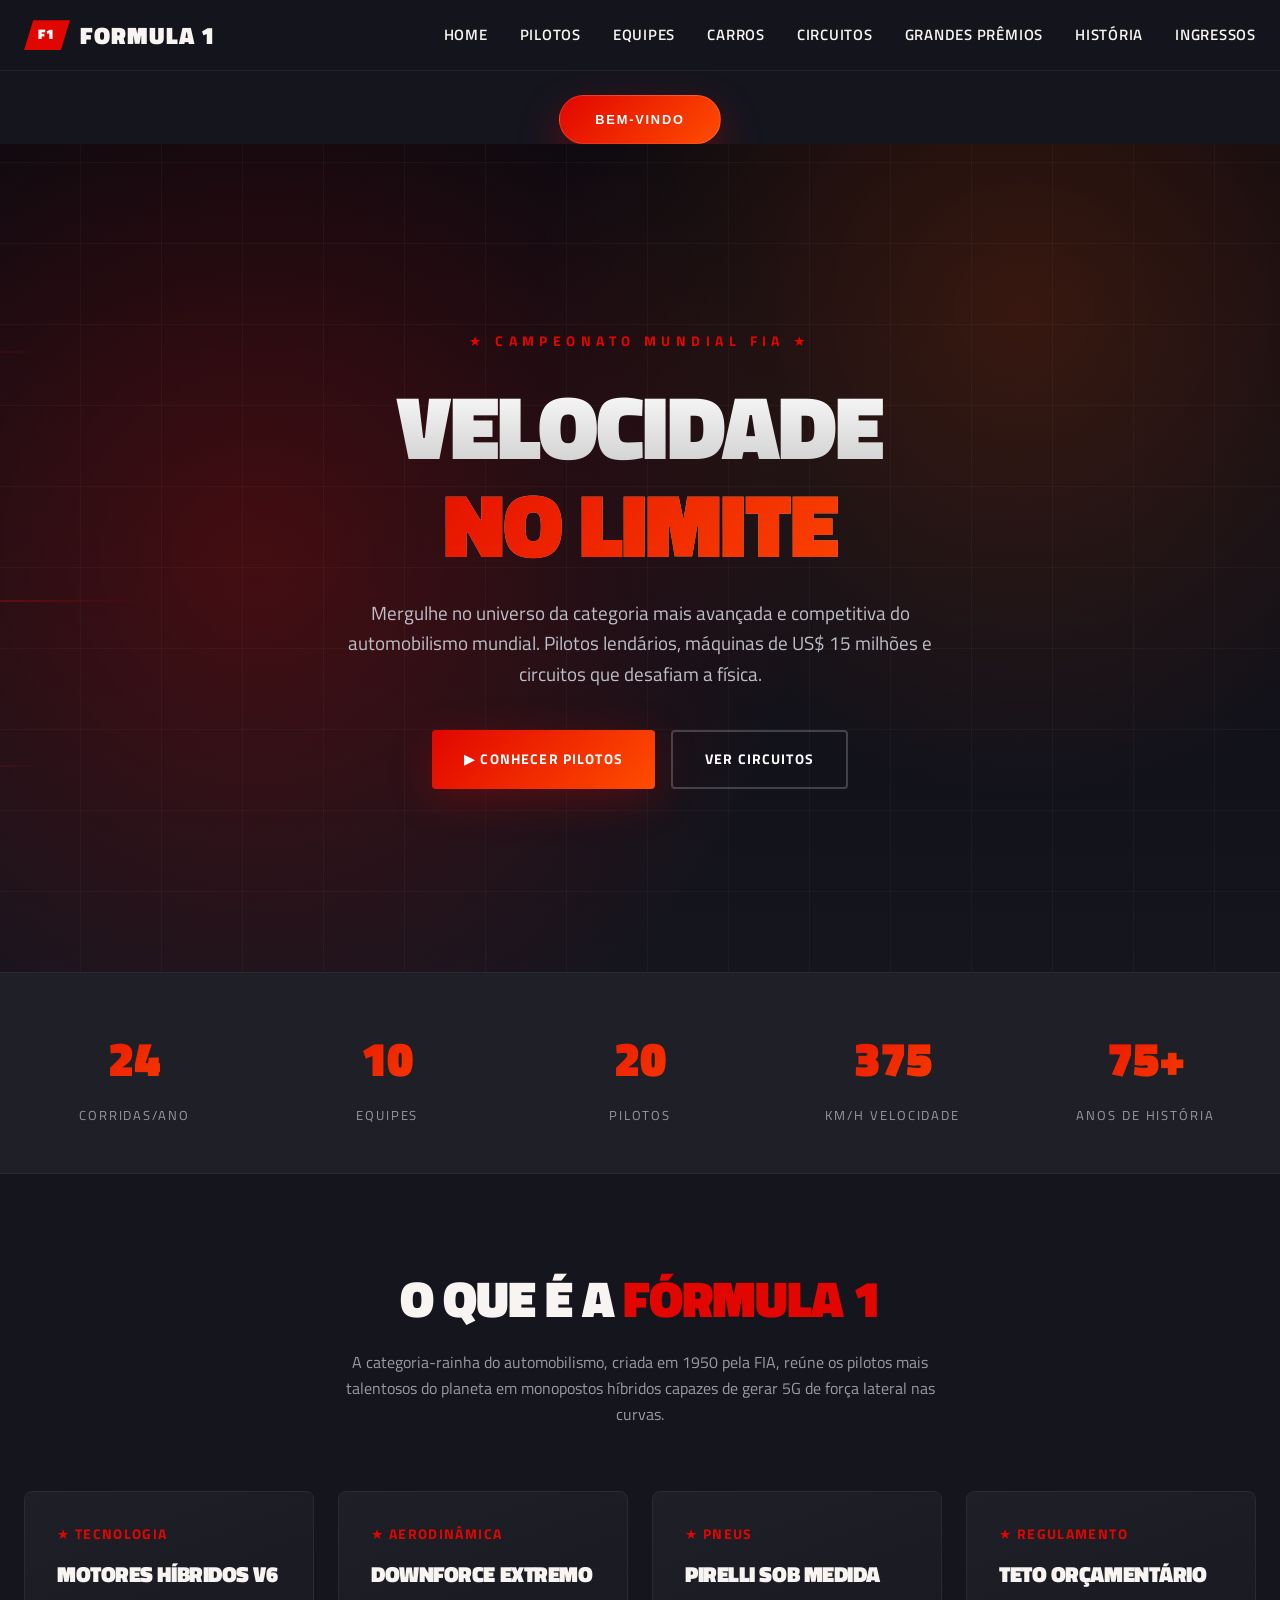
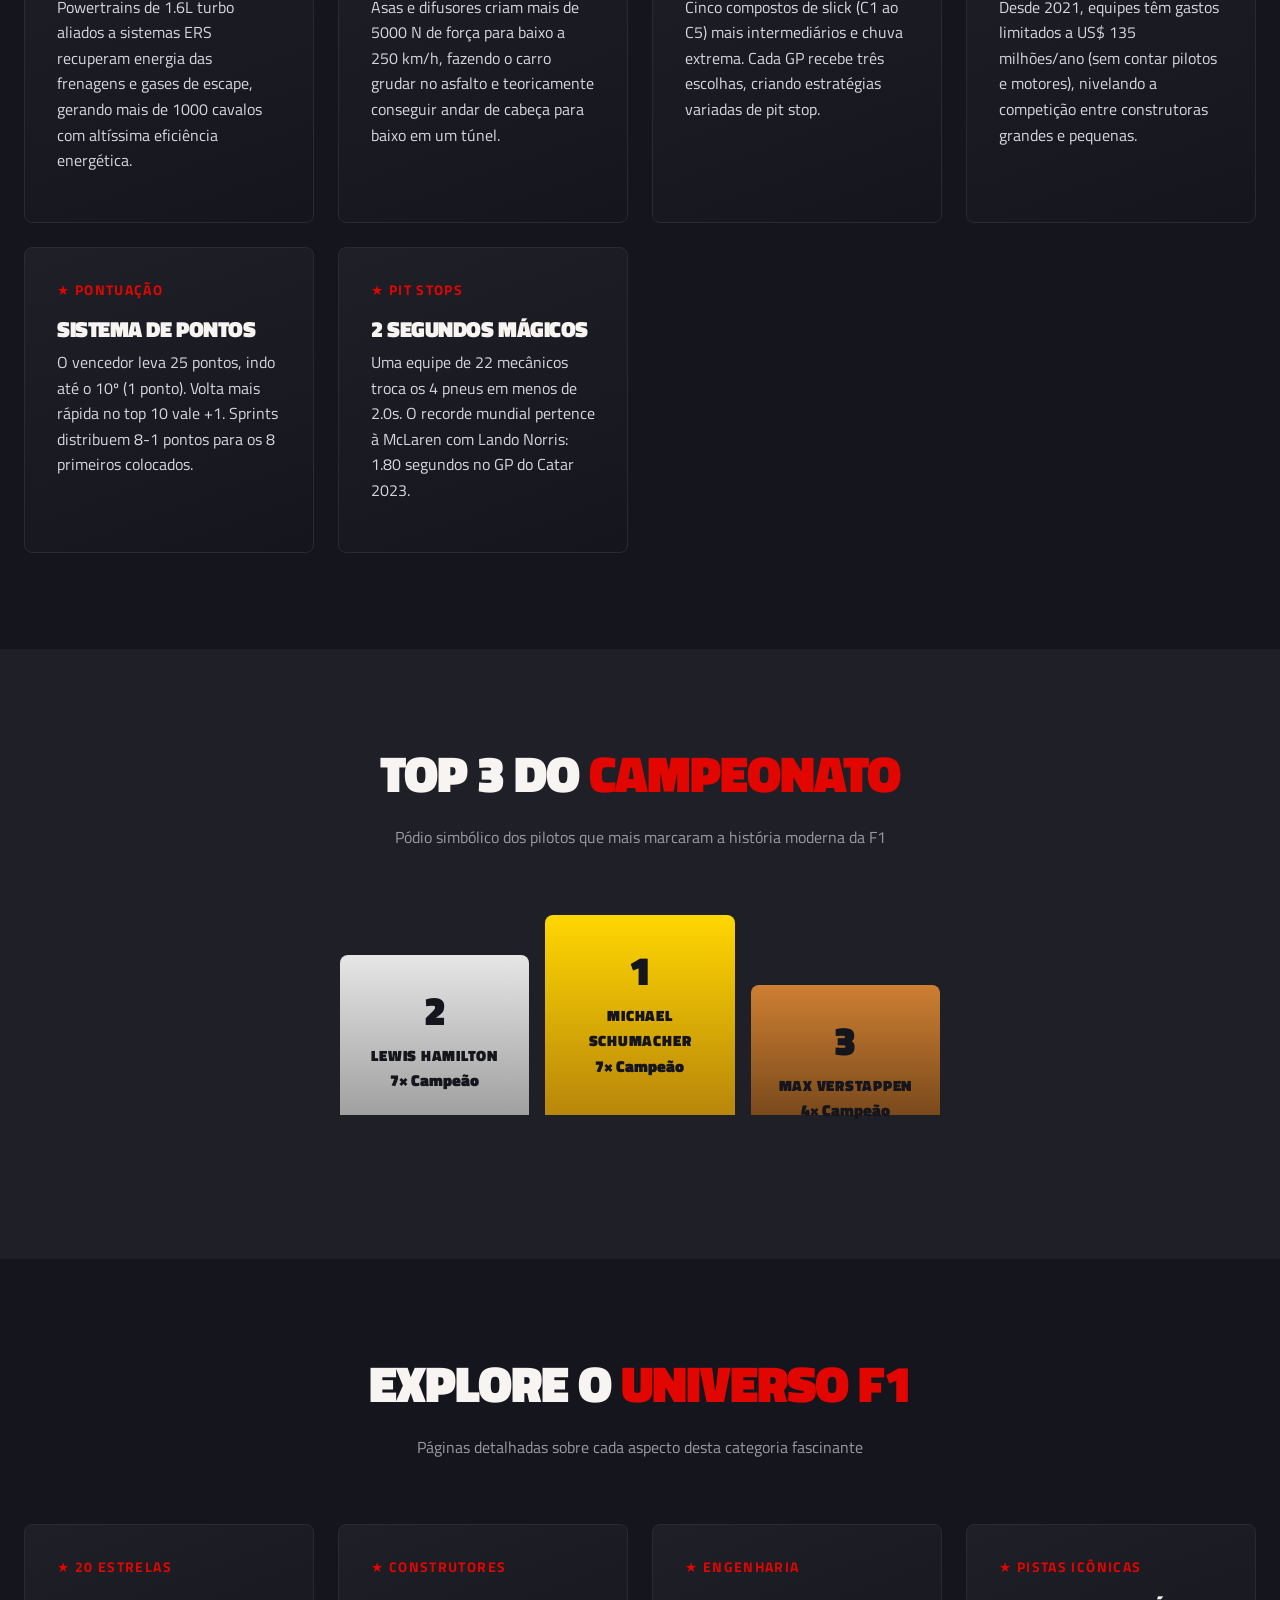
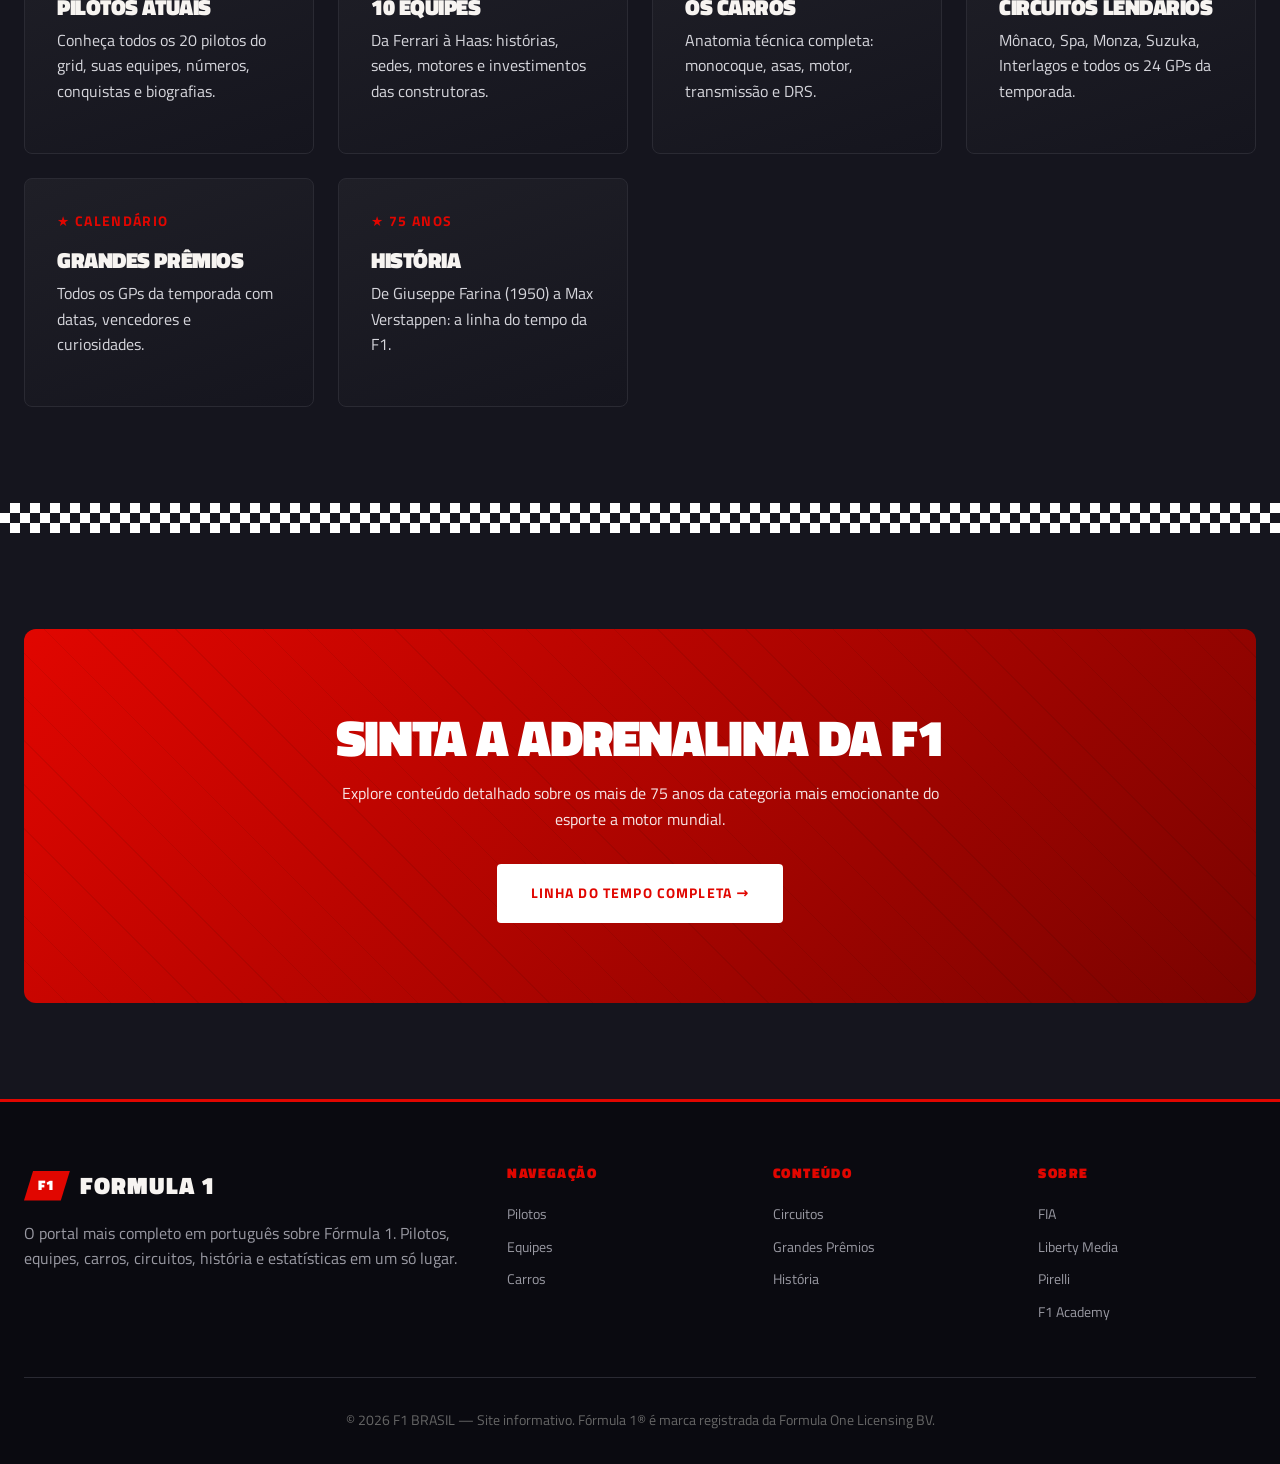
==== index.html @ 27afc5a5 "Organização da Pasta" ====
<!DOCTYPE html>
<html lang="pt-BR">
<head>
<meta charset="UTF-8">
<meta name="viewport" content="width=device-width,initial-scale=1">
<title>F1 BRASIL — O Universo Completo da Fórmula 1</title>
<meta name="description" content="Tudo sobre Fórmula 1: pilotos, equipes, carros, circuitos, grandes prêmios, história e estatísticas da categoria mais rápida do automobilismo mundial.">
<link rel="stylesheet" href="css/style.css">
<link rel="preconnect" href="https://fonts.googleapis.com">
<link href="https://fonts.googleapis.com/css2?family=Titillium+Web:wght@400;600;700;900&display=swap" rel="stylesheet">
</head>
<body>

<nav class="nav">
  <div class="nav-inner">
    <input type="checkbox" id="nav-toggle" class="nav-toggle" aria-label="Abrir menu">
    <a href="index.html" class="logo"><span class="logo-mark">F1</span>FORMULA 1</a>
    <ul class="nav-links">
      <li><a href="index.html">Home</a></li>
      <li><a href="pages/pilotos.html">Pilotos</a></li>
      <li><a href="pages/equipes.html">Equipes</a></li>
      <li><a href="pages/carros.html">Carros</a></li>
      <li><a href="pages/circuitos.html">Circuitos</a></li>
      <li><a href="pages/premios.html">Grandes Prêmios</a></li>
      <li><a href="pages/historia.html">História</a></li>
      <li><a href="index.php">Ingressos</a></li>
    </ul>
    <label for="nav-toggle" class="nav-burger" aria-hidden="true"><span></span><span></span><span></span></label>
  </div>
</nav>

<audio autoplay loop>
  <source src="audio/formula-1-theme-live-in-concert-by-brian-tyler-brian-tyler-are-we-dreaming-yo_GP6mYaAu.mp3" type="audio/mpeg">
  Seu navegador não suporta áudio.
</audio>



<div style="display:flex;justify-content:center; padding: 1.5rem 1rem 0;">
  <button type="button" id="botao-clique" class="btn btn-primary btn-callout">Bem-vindo</button>
</div>

<header class="hero">
  <div class="speed-lines"><span></span><span></span><span></span><span></span></div>
  <div class="hero-content">
    <span class="eyebrow">★ Campeonato Mundial FIA ★</span>
    <h1>VELOCIDADE<span>NO LIMITE</span></h1>
    <p class="hero-sub">Mergulhe no universo da categoria mais avançada e competitiva do automobilismo mundial. Pilotos lendários, máquinas de US$ 15 milhões e circuitos que desafiam a física.</p>
    <div class="btn-group">
      <a href="pages/pilotos.html" class="btn btn-primary">▶ Conhecer Pilotos</a>
      <a href="pages/circuitos.html" class="btn btn-ghost">Ver Circuitos</a>
    </div>
  </div>
</header>

<section class="stats">
  <div class="container stats-grid">
    <div><div class="stat-num">24</div><div class="stat-label">Corridas/Ano</div></div>
    <div><div class="stat-num">10</div><div class="stat-label">Equipes</div></div>
    <div><div class="stat-num">20</div><div class="stat-label">Pilotos</div></div>
    <div><div class="stat-num">375</div><div class="stat-label">Km/h Velocidade</div></div>
    <div><div class="stat-num">75+</div><div class="stat-label">Anos de História</div></div>
  </div>
</section>

<section>
  <div class="container">
    <div class="section-head">
      <h2>O Que É a <span>Fórmula 1</span></h2>
      <p>A categoria-rainha do automobilismo, criada em 1950 pela FIA, reúne os pilotos mais talentosos do planeta em monopostos híbridos capazes de gerar 5G de força lateral nas curvas.</p>
    </div>
    <div class="grid grid-3">
      <div class="card">
        <div class="meta">★ Tecnologia</div>
        <h3>Motores Híbridos V6</h3>
        <p>Powertrains de 1.6L turbo aliados a sistemas ERS recuperam energia das frenagens e gases de escape, gerando mais de 1000 cavalos com altíssima eficiência energética.</p>
      </div>
      <div class="card">
        <div class="meta">★ Aerodinâmica</div>
        <h3>Downforce Extremo</h3>
        <p>Asas e difusores criam mais de 5000 N de força para baixo a 250 km/h, fazendo o carro grudar no asfalto e teoricamente conseguir andar de cabeça para baixo em um túnel.</p>
      </div>
      <div class="card">
        <div class="meta">★ Pneus</div>
        <h3>Pirelli Sob Medida</h3>
        <p>Cinco compostos de slick (C1 ao C5) mais intermediários e chuva extrema. Cada GP recebe três escolhas, criando estratégias variadas de pit stop.</p>
      </div>
      <div class="card">
        <div class="meta">★ Regulamento</div>
        <h3>Teto Orçamentário</h3>
        <p>Desde 2021, equipes têm gastos limitados a US$ 135 milhões/ano (sem contar pilotos e motores), nivelando a competição entre construtoras grandes e pequenas.</p>
      </div>
      <div class="card">
        <div class="meta">★ Pontuação</div>
        <h3>Sistema de Pontos</h3>
        <p>O vencedor leva 25 pontos, indo até o 10º (1 ponto). Volta mais rápida no top 10 vale +1. Sprints distribuem 8-1 pontos para os 8 primeiros colocados.</p>
      </div>
      <div class="card">
        <div class="meta">★ Pit Stops</div>
        <h3>2 Segundos Mágicos</h3>
        <p>Uma equipe de 22 mecânicos troca os 4 pneus em menos de 2.0s. O recorde mundial pertence à McLaren com Lando Norris: 1.80 segundos no GP do Catar 2023.</p>
      </div>
    </div>
  </div>
</section>

<section style="background:var(--carbon)">
  <div class="container">
    <div class="section-head">
      <h2>Top 3 do <span>Campeonato</span></h2>
      <p>Pódio simbólico dos pilotos que mais marcaram a história moderna da F1</p>
    </div>
    <div class="podium">
      <div class="step silver"><span class="pos">2</span><span class="name">Lewis Hamilton</span><br>7× Campeão</div>
      <div class="step gold"><span class="pos">1</span><span class="name">Michael Schumacher</span><br>7× Campeão</div>
      <div class="step bronze"><span class="pos">3</span><span class="name">Max Verstappen</span><br>4× Campeão</div>
    </div>
  </div>
</section>

<section>
  <div class="container">
    <div class="section-head">
      <h2>Explore o <span>Universo F1</span></h2>
      <p>Páginas detalhadas sobre cada aspecto desta categoria fascinante</p>
    </div>
    <div class="grid grid-3">
      <a href="pages/pilotos.html" class="card"><div class="meta">★ 20 Estrelas</div><h3>Pilotos Atuais</h3><p>Conheça todos os 20 pilotos do grid, suas equipes, números, conquistas e biografias.</p></a>
      <a href="pages/equipes.html" class="card"><div class="meta">★ Construtores</div><h3>10 Equipes</h3><p>Da Ferrari à Haas: histórias, sedes, motores e investimentos das construtoras.</p></a>
      <a href="pages/carros.html" class="card"><div class="meta">★ Engenharia</div><h3>Os Carros</h3><p>Anatomia técnica completa: monocoque, asas, motor, transmissão e DRS.</p></a>
      <a href="pages/circuitos.html" class="card"><div class="meta">★ Pistas Icônicas</div><h3>Circuitos Lendários</h3><p>Mônaco, Spa, Monza, Suzuka, Interlagos e todos os 24 GPs da temporada.</p></a>
      <a href="pages/premios.html" class="card"><div class="meta">★ Calendário</div><h3>Grandes Prêmios</h3><p>Todos os GPs da temporada com datas, vencedores e curiosidades.</p></a>
      <a href="pages/historia.html" class="card"><div class="meta">★ 75 Anos</div><h3>História</h3><p>De Giuseppe Farina (1950) a Max Verstappen: a linha do tempo da F1.</p></a>
    </div>
  </div>
</section>

<div class="checkered"></div>

<section>
  <div class="container">
    <div class="cta">
      <h2>Sinta a Adrenalina da F1</h2>
      <p>Explore conteúdo detalhado sobre os mais de 75 anos da categoria mais emocionante do esporte a motor mundial.</p>
      <a href="pages/historia.html" class="btn btn-ghost" style="background:#fff;color:#e10600;border-color:#fff">Linha do Tempo Completa →</a>
    </div>
  </div>
</section>

<footer>
  <div class="container">
    <div class="footer-grid">
      <div>
        <div class="logo"><span class="logo-mark">F1</span>FORMULA 1</div>
        <p style="margin-top:1rem;color:#9a9aa3">O portal mais completo em português sobre Fórmula 1. Pilotos, equipes, carros, circuitos, história e estatísticas em um só lugar.</p>
      </div>
      <div><h4>Navegação</h4><ul><li><a href="pages/pilotos.html">Pilotos</a></li><li><a href="pages/equipes.html">Equipes</a></li><li><a href="pages/carros.html">Carros</a></li></ul></div>
      <div><h4>Conteúdo</h4><ul><li><a href="pages/circuitos.html">Circuitos</a></li><li><a href="pages/premios.html">Grandes Prêmios</a></li><li><a href="pages/historia.html">História</a></li></ul></div>
      <div><h4>Sobre</h4><ul><li>FIA</li><li>Liberty Media</li><li>Pirelli</li><li>F1 Academy</li></ul></div>
    </div>
    <div class="footer-bot">© 2026 F1 BRASIL — Site informativo. Fórmula 1® é marca registrada da Formula One Licensing BV.</div>
  </div>
</footer>


<script src="js/main.js"></script>

</body>
</html>
---- css/style.css ----
/* ============ RESET & BASE ============ */
*,*::before,*::after{box-sizing:border-box;margin:0;padding:0}
html{scroll-behavior:smooth}
:root{
  --red:#e10600;
  --red-dark:#b30500;
  --black:#15151e;
  --carbon:#1f1f27;
  --grey:#38383f;
  --light:#f7f4f1;
  --white:#ffffff;
  --gold:#ffd700;
  --silver:#c0c0c0;
  --bronze:#cd7f32;
  --grad:linear-gradient(135deg,#e10600 0%,#ff4d00 100%);
  --grad-dark:linear-gradient(135deg,#15151e 0%,#38383f 100%);
  --shadow:0 10px 40px rgba(225,6,0,.25);
  --font-display:"Titillium Web","Segoe UI",system-ui,sans-serif;
}
body{
  font-family:var(--font-display);
  background:var(--black);
  color:var(--light);
  line-height:1.6;
  overflow-x:hidden;
}
img{max-width:100%;display:block}
a{color:inherit;text-decoration:none;transition:color .25s}
a:hover{color:var(--red)}
h1,h2,h3,h4{font-weight:900;letter-spacing:-.02em;line-height:1.1;text-transform:uppercase}
h1{font-size:clamp(2.5rem,7vw,6rem)}
h2{font-size:clamp(1.8rem,4vw,3.2rem);margin-bottom:1.5rem}
h3{font-size:1.4rem}
p{margin-bottom:1rem;color:#d6d6dc}
.container{max-width:1280px;margin:0 auto;padding:0 1.5rem}
section{padding:6rem 0;position:relative}

/* ============ NAV ============ */
.nav{
  position:sticky;top:0;z-index:100;
  background:rgba(21,21,30,.92);
  backdrop-filter:blur(14px);
  border-bottom:1px solid rgba(255,255,255,.06);
}
.nav-inner{
  display:flex;align-items:center;justify-content:space-between;
  padding:1rem 1.5rem;max-width:1400px;margin:0 auto;position:relative;
}
.logo{display:flex;align-items:center;gap:.6rem;font-size:1.5rem;font-weight:900;letter-spacing:.05em}
.logo-mark{
  width:46px;height:30px;background:var(--red);
  clip-path:polygon(20% 0,100% 0,80% 100%,0 100%);
  display:grid;place-items:center;color:#fff;font-size:.85rem;font-weight:900;
}
.nav-toggle{display:none}
.nav-burger{display:none;flex-direction:column;justify-content:center;gap:5px;width:42px;height:42px;padding:9px;cursor:pointer;border:1px solid #2a2a33;border-radius:8px}
.nav-burger span{display:block;height:2px;background:#fff;border-radius:2px;transition:transform .3s,opacity .3s}
.nav-toggle:checked ~ .nav-burger span:nth-child(1){transform:translateY(7px) rotate(45deg)}
.nav-toggle:checked ~ .nav-burger span:nth-child(2){opacity:0}
.nav-toggle:checked ~ .nav-burger span:nth-child(3){transform:translateY(-7px) rotate(-45deg)}
.nav-links{display:flex;gap:2rem;list-style:none;font-weight:600;font-size:.95rem;text-transform:uppercase;letter-spacing:.05em}
.nav-links a{position:relative;padding-bottom:.3rem}
.nav-links a::after{content:"";position:absolute;left:0;bottom:0;width:0;height:2px;background:var(--red);transition:width .3s}
.nav-links a:hover::after{width:100%}

/* ============ HERO ============ */
.hero{
  min-height:92vh;
  display:grid;place-items:center;
  background:
    radial-gradient(circle at 20% 50%, rgba(225,6,0,.25), transparent 50%),
    radial-gradient(circle at 80% 20%, rgba(255,77,0,.18), transparent 40%),
    linear-gradient(180deg,#0a0a10 0%, #15151e 100%);
  position:relative;overflow:hidden;text-align:center;
}
.hero::before{
  content:"";position:absolute;inset:0;
  background-image:
    repeating-linear-gradient(90deg,transparent 0 80px,rgba(255,255,255,.03) 80px 81px),
    repeating-linear-gradient(0deg,transparent 0 80px,rgba(255,255,255,.03) 80px 81px);
  pointer-events:none;
}
.hero-content{position:relative;z-index:2;padding:2rem}
.eyebrow{
  display:inline-block;color:var(--red);
  font-weight:700;letter-spacing:.4em;font-size:.85rem;
  margin-bottom:1.5rem;text-transform:uppercase;
}
.hero h1{
  background:linear-gradient(180deg,#fff 0%,#999 100%);
  -webkit-background-clip:text;background-clip:text;color:transparent;
  margin-bottom:1.5rem;
}
.hero h1 span{
  display:block;background:var(--grad);
  -webkit-background-clip:text;background-clip:text;color:transparent;
}
.hero-sub{font-size:1.2rem;max-width:640px;margin:0 auto 2.5rem;color:#bfbfc7}
.btn-group{display:flex;gap:1rem;justify-content:center;flex-wrap:wrap}
.btn{
  display:inline-flex;align-items:center;gap:.6rem;
  padding:1rem 2rem;font-weight:700;letter-spacing:.08em;
  text-transform:uppercase;font-size:.9rem;
  border-radius:4px;border:none;cursor:pointer;transition:all .25s;
}
.btn-primary{background:var(--grad);color:#fff;box-shadow:var(--shadow)}
.btn-primary:hover{transform:translateY(-3px);color:#fff;box-shadow:0 14px 50px rgba(225,6,0,.4)}
.btn-ghost{background:transparent;color:#fff;border:2px solid rgba(255,255,255,.2)}
.btn-ghost:hover{border-color:var(--red);color:#fff;background:rgba(225,6,0,.1)}

.btn-callout{
  margin: 0 auto;
  padding: 1rem 2.2rem;
  border-radius: 999px;
  border: 1px solid rgba(255,255,255,.14);
  letter-spacing: .14em;
  font-size: .8rem;
  position: relative;
  overflow: hidden;
  box-shadow: 0 18px 40px rgba(225,6,0,.35);
}

.btn-callout::before{
  content: "";
  position: absolute;
  inset: 0;
  background: linear-gradient(120deg, transparent 0%, rgba(255,255,255,.28) 50%, transparent 100%);
  transform: translateX(-140%);
  transition: transform .6s ease;
}

.btn-callout:hover::before{
  transform: translateX(140%);
}

/* speed lines decoration */
.speed-lines{position:absolute;top:0;left:0;right:0;bottom:0;pointer-events:none;opacity:.4}
.speed-lines span{
  position:absolute;height:2px;background:linear-gradient(90deg,transparent,var(--red),transparent);
  width:300px;animation:speed 4s linear infinite;
}
.speed-lines span:nth-child(1){top:25%;left:-20%;animation-delay:0s}
.speed-lines span:nth-child(2){top:55%;left:-20%;animation-delay:1s;width:400px}
.speed-lines span:nth-child(3){top:75%;left:-20%;animation-delay:2.5s}
.speed-lines span:nth-child(4){top:40%;left:-20%;animation-delay:.5s;width:250px}
@keyframes speed{from{transform:translateX(0)}to{transform:translateX(140vw)}}

/* ============ STATS STRIP ============ */
.stats{background:var(--carbon);padding:3rem 0;border-top:1px solid #2a2a33;border-bottom:1px solid #2a2a33}
.stats-grid{display:grid;grid-template-columns:repeat(auto-fit,minmax(180px,1fr));gap:2rem;text-align:center}
.stat-num{font-size:3rem;font-weight:900;background:var(--grad);-webkit-background-clip:text;background-clip:text;color:transparent}
.stat-label{text-transform:uppercase;letter-spacing:.15em;font-size:.8rem;color:#9a9aa3;margin-top:.4rem}

/* ============ SECTION HEADER ============ */
.section-head{text-align:center;margin-bottom:4rem}
.section-head h2 span{color:var(--red)}
.section-head p{max-width:640px;margin:0 auto;color:#9a9aa3}

/* ============ CARDS GRID ============ */
.grid{display:grid;gap:1.5rem}
.grid-3{grid-template-columns:repeat(auto-fit,minmax(280px,1fr))}
.grid-4{grid-template-columns:repeat(auto-fit,minmax(240px,1fr))}

.card{
  background:linear-gradient(160deg,#1f1f27 0%,#15151e 100%);
  border:1px solid #2a2a33;border-radius:8px;
  padding:2rem;position:relative;overflow:hidden;
  transition:transform .3s, border-color .3s, box-shadow .3s;
}
.card::before{
  content:"";position:absolute;top:0;left:0;width:4px;height:100%;
  background:var(--grad);transform:scaleY(0);transform-origin:top;transition:transform .35s;
}
.card:hover{transform:translateY(-6px);border-color:var(--red);box-shadow:0 20px 50px rgba(0,0,0,.5)}
.card:hover::before{transform:scaleY(1)}
.card h3{margin-bottom:.5rem}
.card .meta{color:var(--red);font-weight:700;font-size:.85rem;text-transform:uppercase;letter-spacing:.1em;margin-bottom:1rem}

/* ============ DRIVER CARDS ============ */
.driver-card{
  background:linear-gradient(180deg,#1f1f27 60%, #15151e 100%);
  border-radius:10px;overflow:hidden;border:1px solid #2a2a33;
  position:relative;transition:transform .3s,box-shadow .3s;
}
.driver-card:hover{transform:translateY(-8px);box-shadow:0 25px 60px rgba(0,0,0,.6)}
.driver-num{
  font-size:7rem;font-weight:900;line-height:1;
  position:absolute;top:1rem;right:1.2rem;
  color:rgba(255,255,255,.08);font-style:italic;
}
.driver-flag{
  display:inline-block;padding:.25rem .7rem;background:var(--red);color:#fff;
  border-radius:3px;font-size:.7rem;font-weight:700;letter-spacing:.15em;margin-bottom:.7rem;
}
.driver-body{padding:1.8rem;position:relative;z-index:2}
.driver-body h3{font-size:1.6rem;margin-bottom:.2rem}
.driver-team{color:#9a9aa3;font-size:.9rem;margin-bottom:1.2rem;text-transform:uppercase;letter-spacing:.1em}
.driver-stats{display:grid;grid-template-columns:repeat(3,1fr);gap:.6rem;border-top:1px solid #2a2a33;padding-top:1rem;margin-top:1rem}
.driver-stats div{text-align:center}
.driver-stats strong{display:block;color:var(--red);font-size:1.3rem}
.driver-stats span{font-size:.7rem;color:#9a9aa3;text-transform:uppercase;letter-spacing:.1em}

/* ============ TEAM CARDS ============ */
.team-card{
  display:flex;align-items:center;gap:1.5rem;
  background:#1f1f27;padding:1.5rem;border-radius:8px;border-left:6px solid var(--accent,var(--red));
  transition:transform .25s;
}
.team-card:hover{transform:translateX(6px)}
.team-color{
  width:70px;height:70px;border-radius:8px;
  background:var(--accent,var(--red));flex-shrink:0;
  display:grid;place-items:center;font-weight:900;color:#fff;font-size:1.2rem;
}
.team-info h3{font-size:1.15rem;margin-bottom:.2rem}
.team-info p{margin:0;font-size:.85rem;color:#9a9aa3}

/* ============ CIRCUIT / TRACK CARDS ============ */
.track-card{
  background:linear-gradient(135deg,#1f1f27,#15151e);
  border-radius:8px;padding:2rem;border:1px solid #2a2a33;
  position:relative;overflow:hidden;
}
.track-card .flag{font-size:2.5rem;margin-bottom:1rem}
.track-card h3{margin-bottom:.3rem}
.track-card .location{color:var(--red);font-weight:700;font-size:.85rem;text-transform:uppercase;letter-spacing:.1em;margin-bottom:1rem}
.track-card .specs{display:grid;grid-template-columns:1fr 1fr;gap:.7rem;border-top:1px solid #2a2a33;padding-top:1rem;margin-top:1rem;font-size:.85rem}
.track-card .specs div span{color:#9a9aa3;display:block;font-size:.7rem;text-transform:uppercase;letter-spacing:.1em}
.track-card .specs div strong{color:#fff;font-size:1rem}

/* svg track illustration */
.track-svg{width:100%;height:120px;margin-bottom:1rem}
.track-svg path{fill:none;stroke:var(--red);stroke-width:3;stroke-linecap:round;stroke-linejoin:round}

/* ============ PODIUM ============ */
.podium{display:flex;justify-content:center;align-items:flex-end;gap:1rem;margin:3rem auto;max-width:600px}
.step{
  flex:1;text-align:center;padding:1.5rem 1rem;
  border-radius:8px 8px 0 0;color:#15151e;font-weight:900;
}
.step.gold{background:linear-gradient(180deg,#ffd700,#b8860b);height:200px}
.step.silver{background:linear-gradient(180deg,#e6e6e6,#a0a0a0);height:160px}
.step.bronze{background:linear-gradient(180deg,#cd7f32,#7a4a1c);height:130px}
.step .pos{font-size:2.5rem;display:block}
.step .name{font-size:.95rem;margin-top:.5rem;text-transform:uppercase;letter-spacing:.05em}

/* ============ CAR ANATOMY ============ */
.anatomy{
  background:linear-gradient(135deg,#0a0a10,#1f1f27);
  padding:3rem;border-radius:12px;border:1px solid #2a2a33;
}
.anatomy-grid{display:grid;grid-template-columns:repeat(auto-fit,minmax(220px,1fr));gap:1.5rem;margin-top:2rem}
.anatomy-item{padding:1.2rem;background:#15151e;border-radius:6px;border-top:3px solid var(--red)}
.anatomy-item h4{color:var(--red);text-transform:uppercase;letter-spacing:.1em;font-size:.85rem;margin-bottom:.5rem}
.anatomy-item p{font-size:.9rem;margin:0;color:#c5c5cc}

/* ============ TIMELINE ============ */
.timeline{position:relative;padding-left:2rem;border-left:3px solid var(--red);margin:2rem 0}
.timeline-item{position:relative;padding-bottom:2rem;padding-left:1.5rem}
.timeline-item::before{
  content:"";position:absolute;left:-2.6rem;top:.4rem;
  width:18px;height:18px;border-radius:50%;background:var(--red);
  box-shadow:0 0 0 4px var(--black),0 0 0 6px var(--red);
}
.timeline-item .year{color:var(--red);font-weight:900;font-size:1.3rem}
.timeline-item h4{margin:.3rem 0;font-size:1.1rem;text-transform:uppercase}
.timeline-item p{font-size:.95rem;color:#bfbfc7}

/* ============ TABLE ============ */
.table-wrap{overflow-x:auto;border-radius:8px;border:1px solid #2a2a33}
table{width:100%;border-collapse:collapse;background:#1f1f27;min-width:600px}
th,td{padding:1rem 1.2rem;text-align:left;border-bottom:1px solid #2a2a33}
th{background:#15151e;text-transform:uppercase;letter-spacing:.1em;font-size:.8rem;color:var(--red)}
tr:hover td{background:rgba(225,6,0,.05)}
td.pos{font-weight:900;color:var(--red)}

/* ============ FLAG STRIP ============ */
.checkered{
  height:30px;
  background-image:
    linear-gradient(45deg,#fff 25%,transparent 25%),
    linear-gradient(-45deg,#fff 25%,transparent 25%),
    linear-gradient(45deg,transparent 75%,#fff 75%),
    linear-gradient(-45deg,transparent 75%,#fff 75%);
  background-size:20px 20px;
  background-position:0 0,0 10px,10px -10px,10px 0;
  background-color:#15151e;
}

/* ============ CTA BLOCK ============ */
.cta{
  background:linear-gradient(135deg,var(--red) 0%,#7a0300 100%);
  padding:5rem 2rem;border-radius:12px;text-align:center;
  position:relative;overflow:hidden;
}
.cta::before{
  content:"";position:absolute;inset:0;
  background-image:repeating-linear-gradient(45deg,transparent 0 30px,rgba(0,0,0,.07) 30px 31px);
}
.cta > *{position:relative;z-index:2}
.cta h2{color:#fff;margin-bottom:1rem}
.cta p{color:rgba(255,255,255,.9);max-width:600px;margin:0 auto 2rem}

/* ============ FOOTER ============ */
footer{
  background:#0a0a10;padding:4rem 0 2rem;border-top:3px solid var(--red);
}
.footer-grid{display:grid;grid-template-columns:2fr 1fr 1fr 1fr;gap:3rem;margin-bottom:3rem}
.footer-grid h4{color:var(--red);text-transform:uppercase;letter-spacing:.1em;font-size:.9rem;margin-bottom:1rem}
.footer-grid ul{list-style:none}
.footer-grid li{padding:.3rem 0;color:#9a9aa3;font-size:.9rem}
.footer-grid li a:hover{color:var(--red)}
.footer-bot{text-align:center;padding-top:2rem;border-top:1px solid #2a2a33;color:#666;font-size:.85rem}

/* ============ RESPONSIVE ============ */
@media(max-width:768px){
  .nav-burger{display:flex}
  .nav-links{position:absolute;top:100%;left:0;right:0;flex-direction:column;gap:0;background:#0d0d12;border-top:1px solid #2a2a33;padding:0 1.25rem;max-height:0;overflow:hidden;transition:max-height .35s ease,padding .35s ease}
  .nav-links li{border-bottom:1px solid #22222a}
  .nav-links li:last-child{border-bottom:none}
  .nav-links a{display:block;padding:.95rem 0}
  .nav-toggle:checked ~ .nav-links{max-height:34rem;padding:.25rem 1.25rem .9rem}
  section{padding:4rem 0}
  .footer-grid{grid-template-columns:1fr 1fr;gap:2rem}
  .podium{max-width:100%}
  .step.gold{height:170px}.step.silver{height:140px}.step.bronze{height:110px}
}
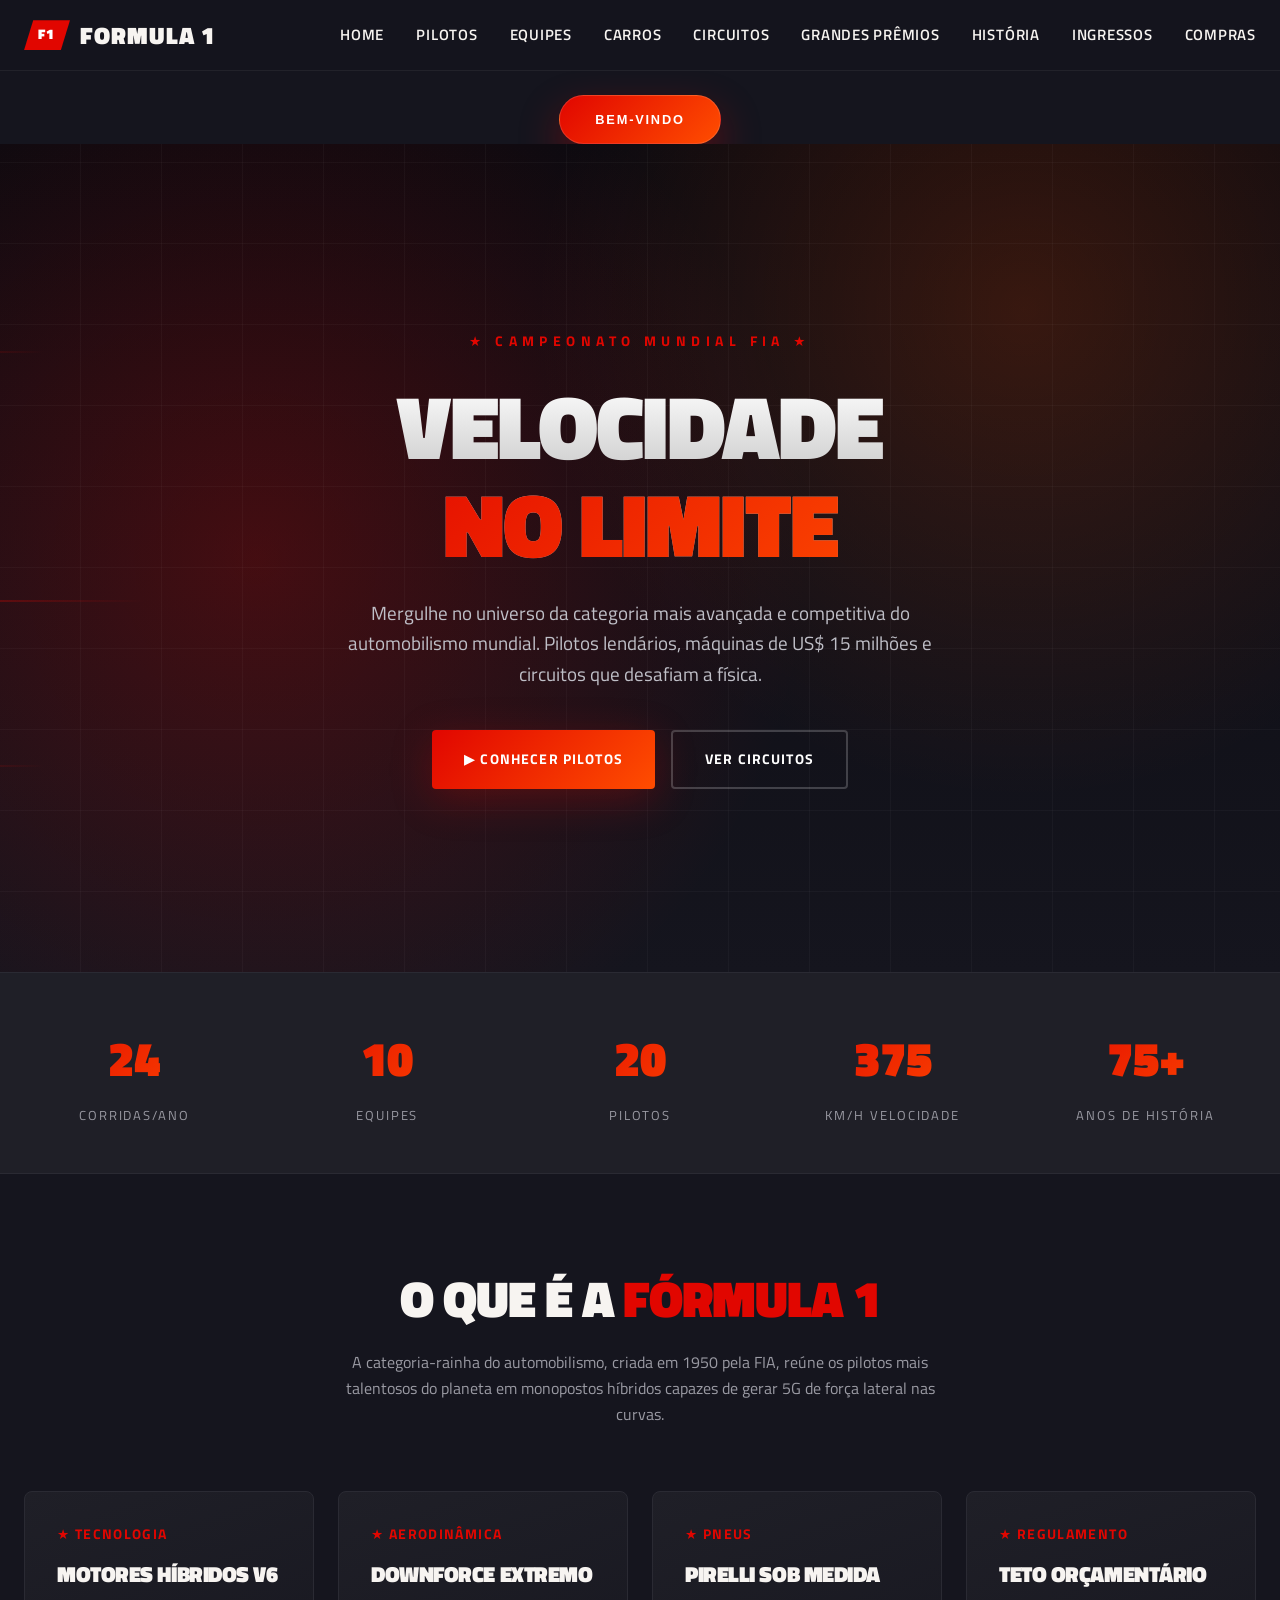
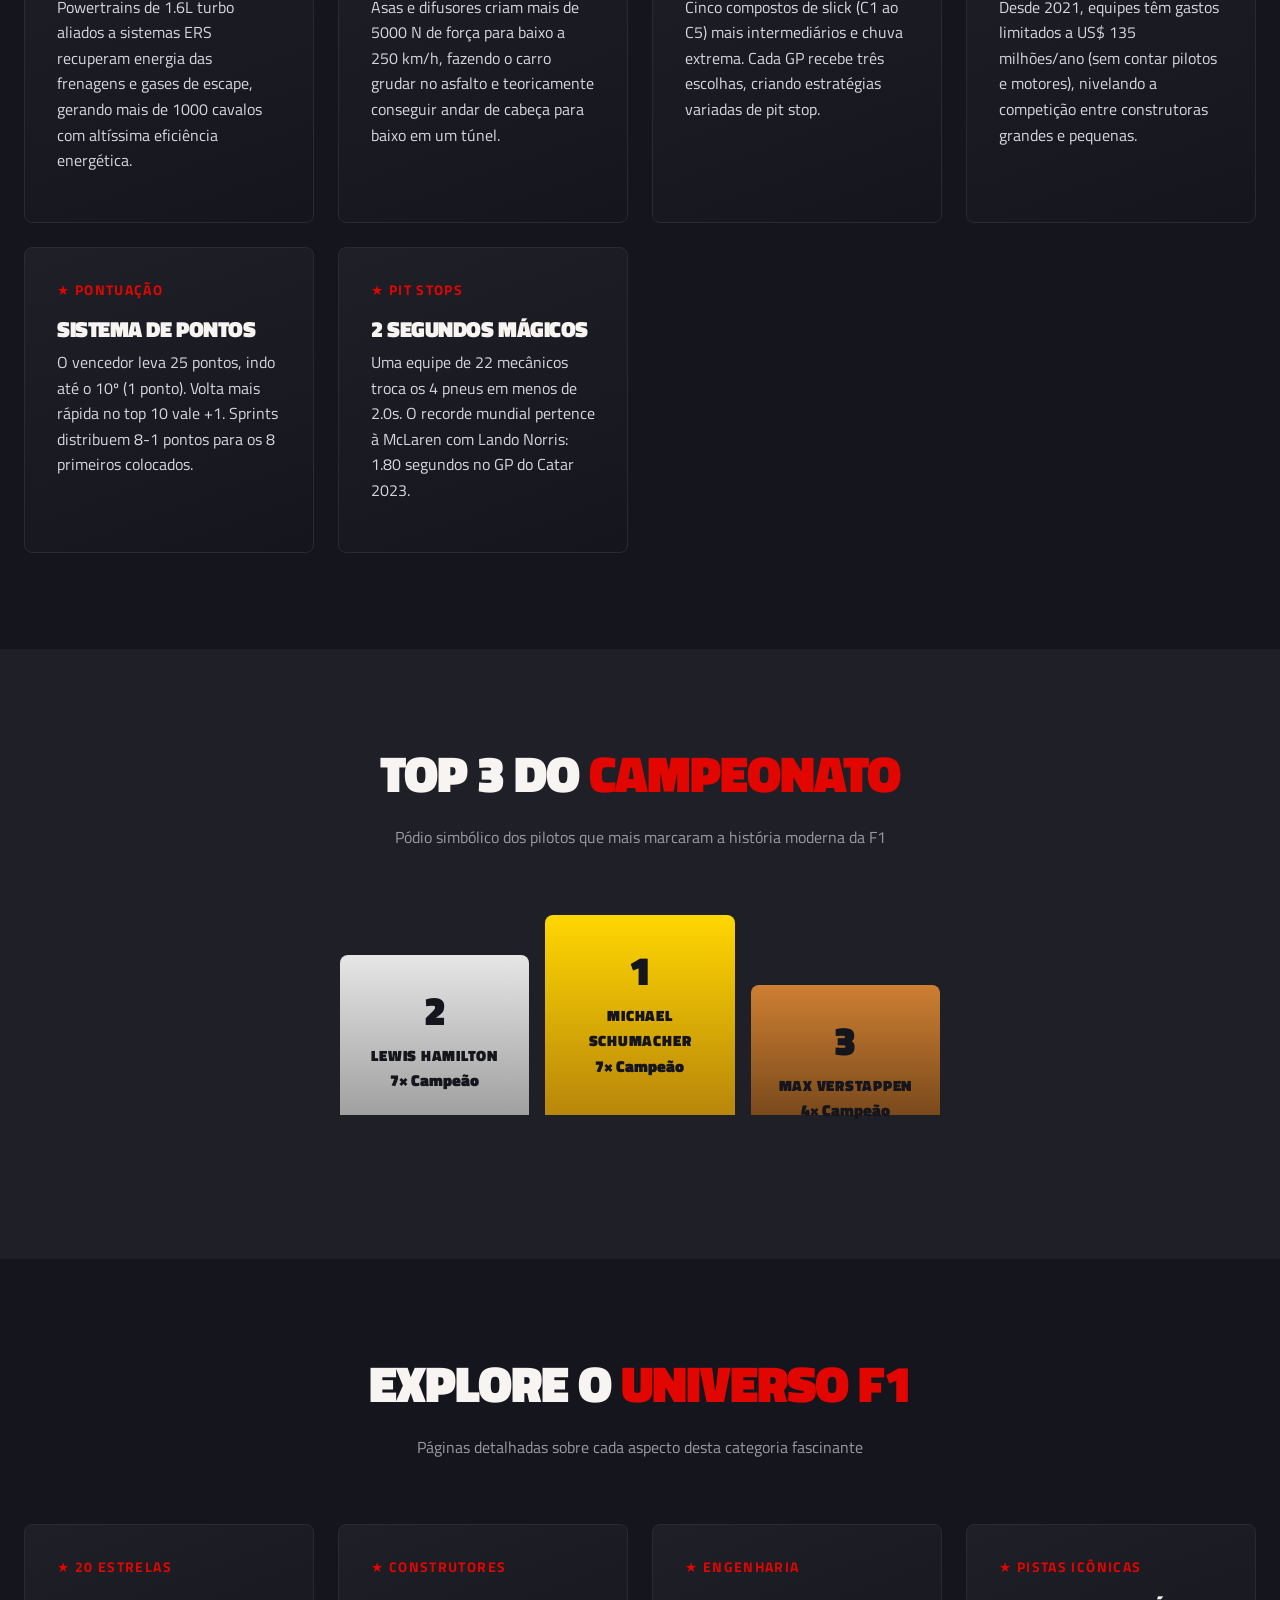
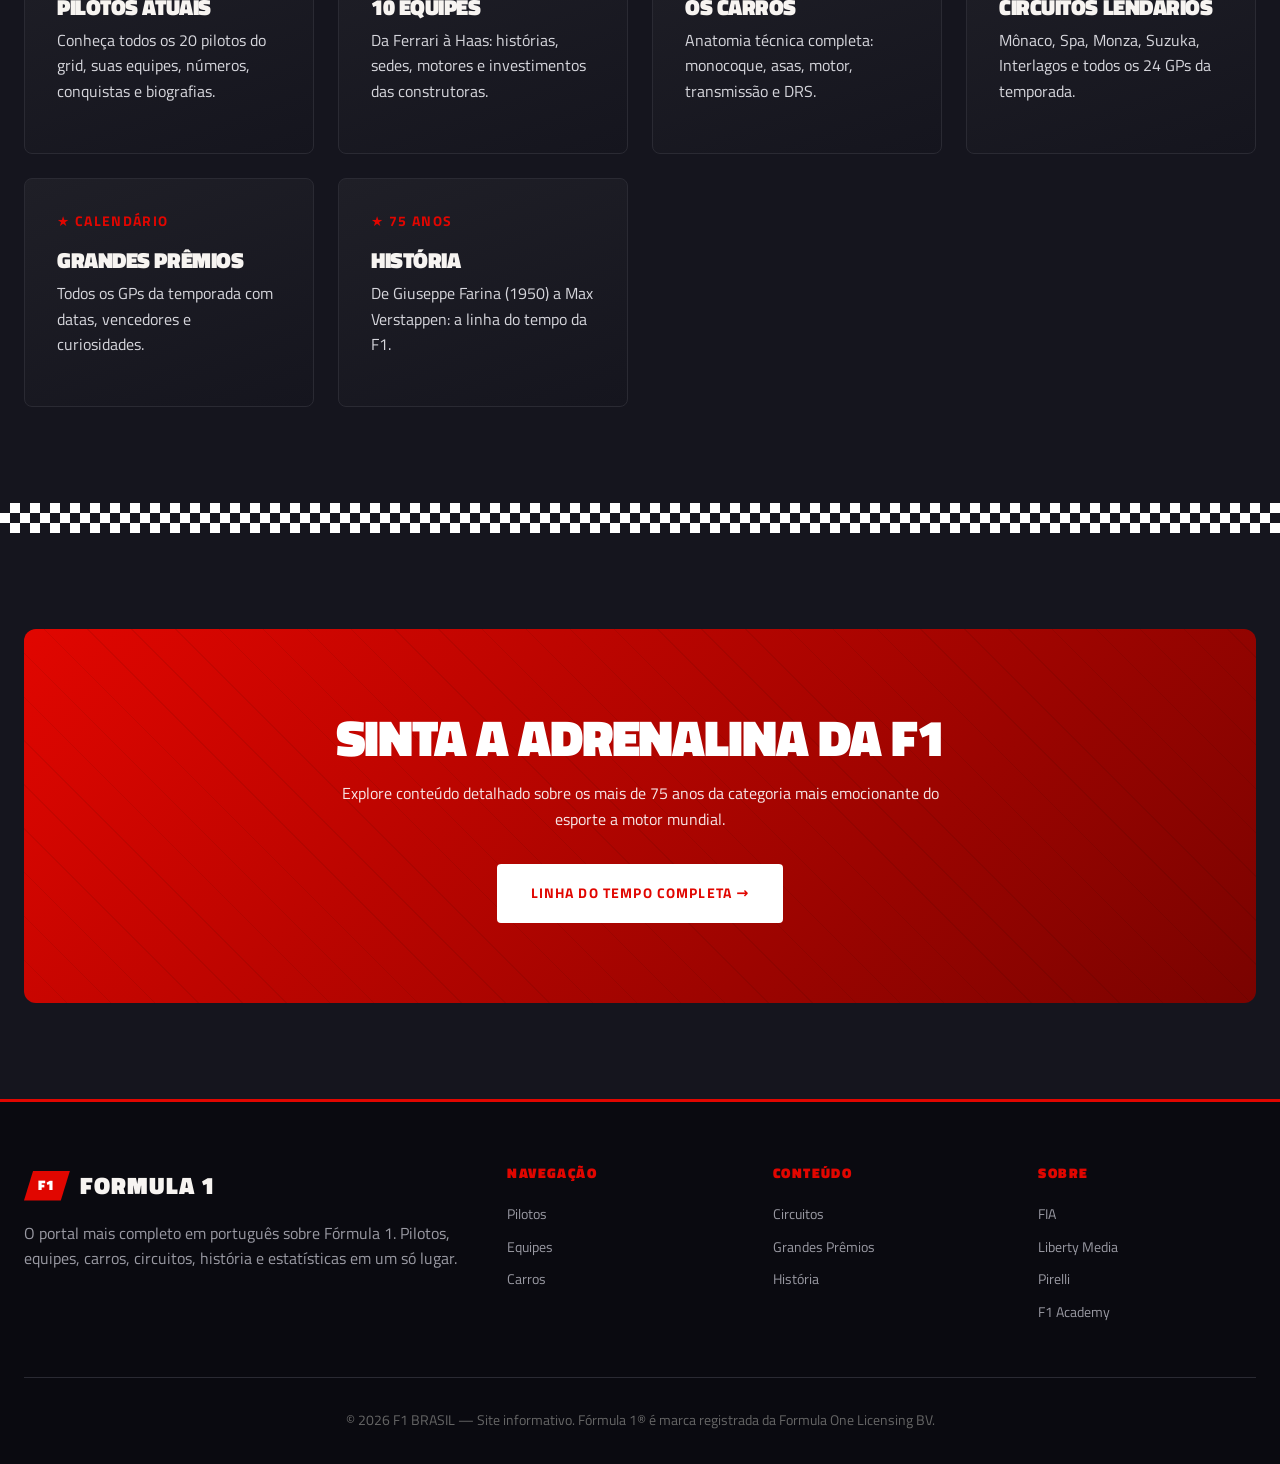
==== commit 4ac96301: "Adicionei o botão compras" ====
--- a/index.html
+++ b/index.html
@@ -24,6 +24,7 @@
       <li><a href="pages/premios.html">Grandes Prêmios</a></li>
       <li><a href="pages/historia.html">História</a></li>
       <li><a href="index.php">Ingressos</a></li>
+      <li class="nav-cta"><a href="pages/listar.php">Compras</a></li>
     </ul>
     <label for="nav-toggle" class="nav-burger" aria-hidden="true"><span></span><span></span><span></span></label>
   </div>
--- a/css/style.css
+++ b/css/style.css
@@ -62,6 +62,13 @@
 .nav-links a{position:relative;padding-bottom:.3rem}
 .nav-links a::after{content:"";position:absolute;left:0;bottom:0;width:0;height:2px;background:var(--red);transition:width .3s}
 .nav-links a:hover::after{width:100%}
+.nav-cta{display:flex;align-items:center}
+.nav-cta a{
+  padding:0;background:transparent;color:inherit;border:none;box-shadow:none;border-radius:0;
+}
+.nav-cta a::after{content:"";position:absolute;left:0;bottom:0;width:0;height:2px;background:var(--red);transition:width .3s}
+.nav-cta a:hover::after{width:100%}
+.nav-cta a:hover{color:var(--red);transform:none}
 
 /* ============ HERO ============ */
 .hero{
